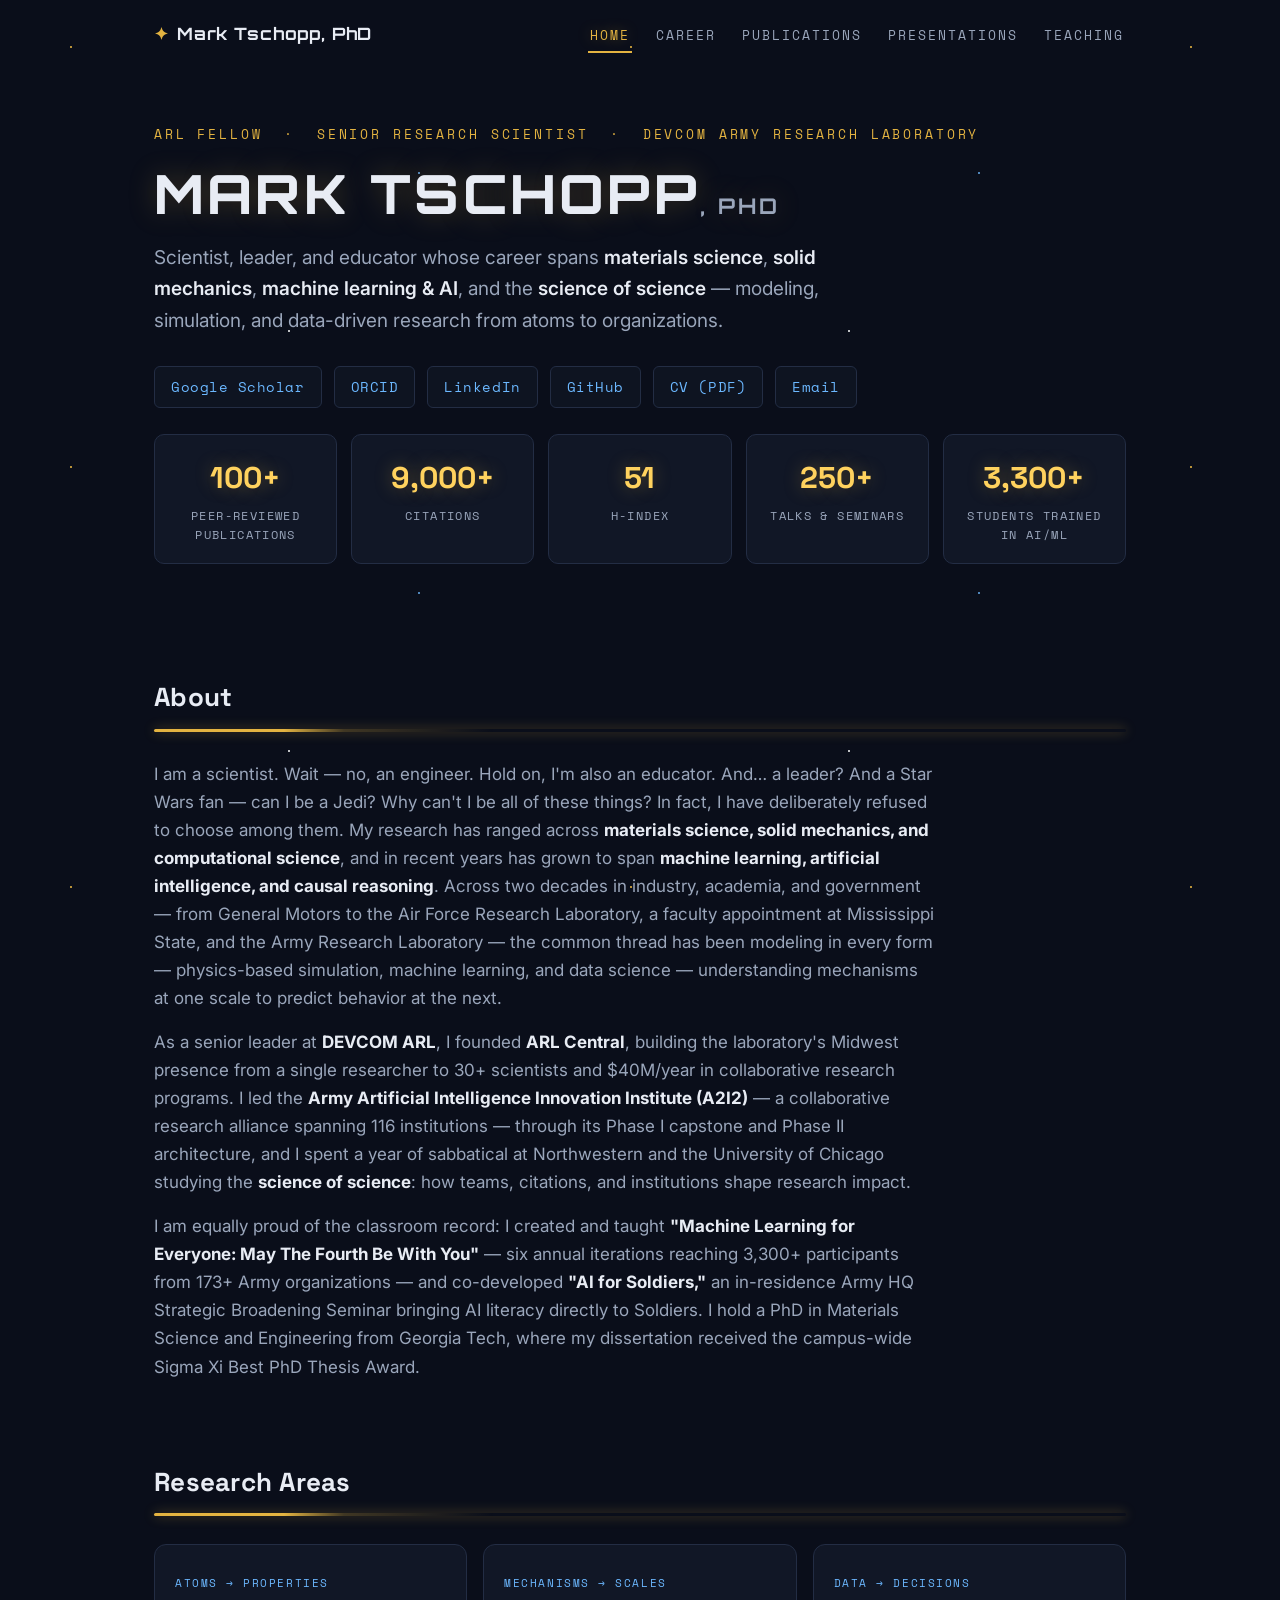
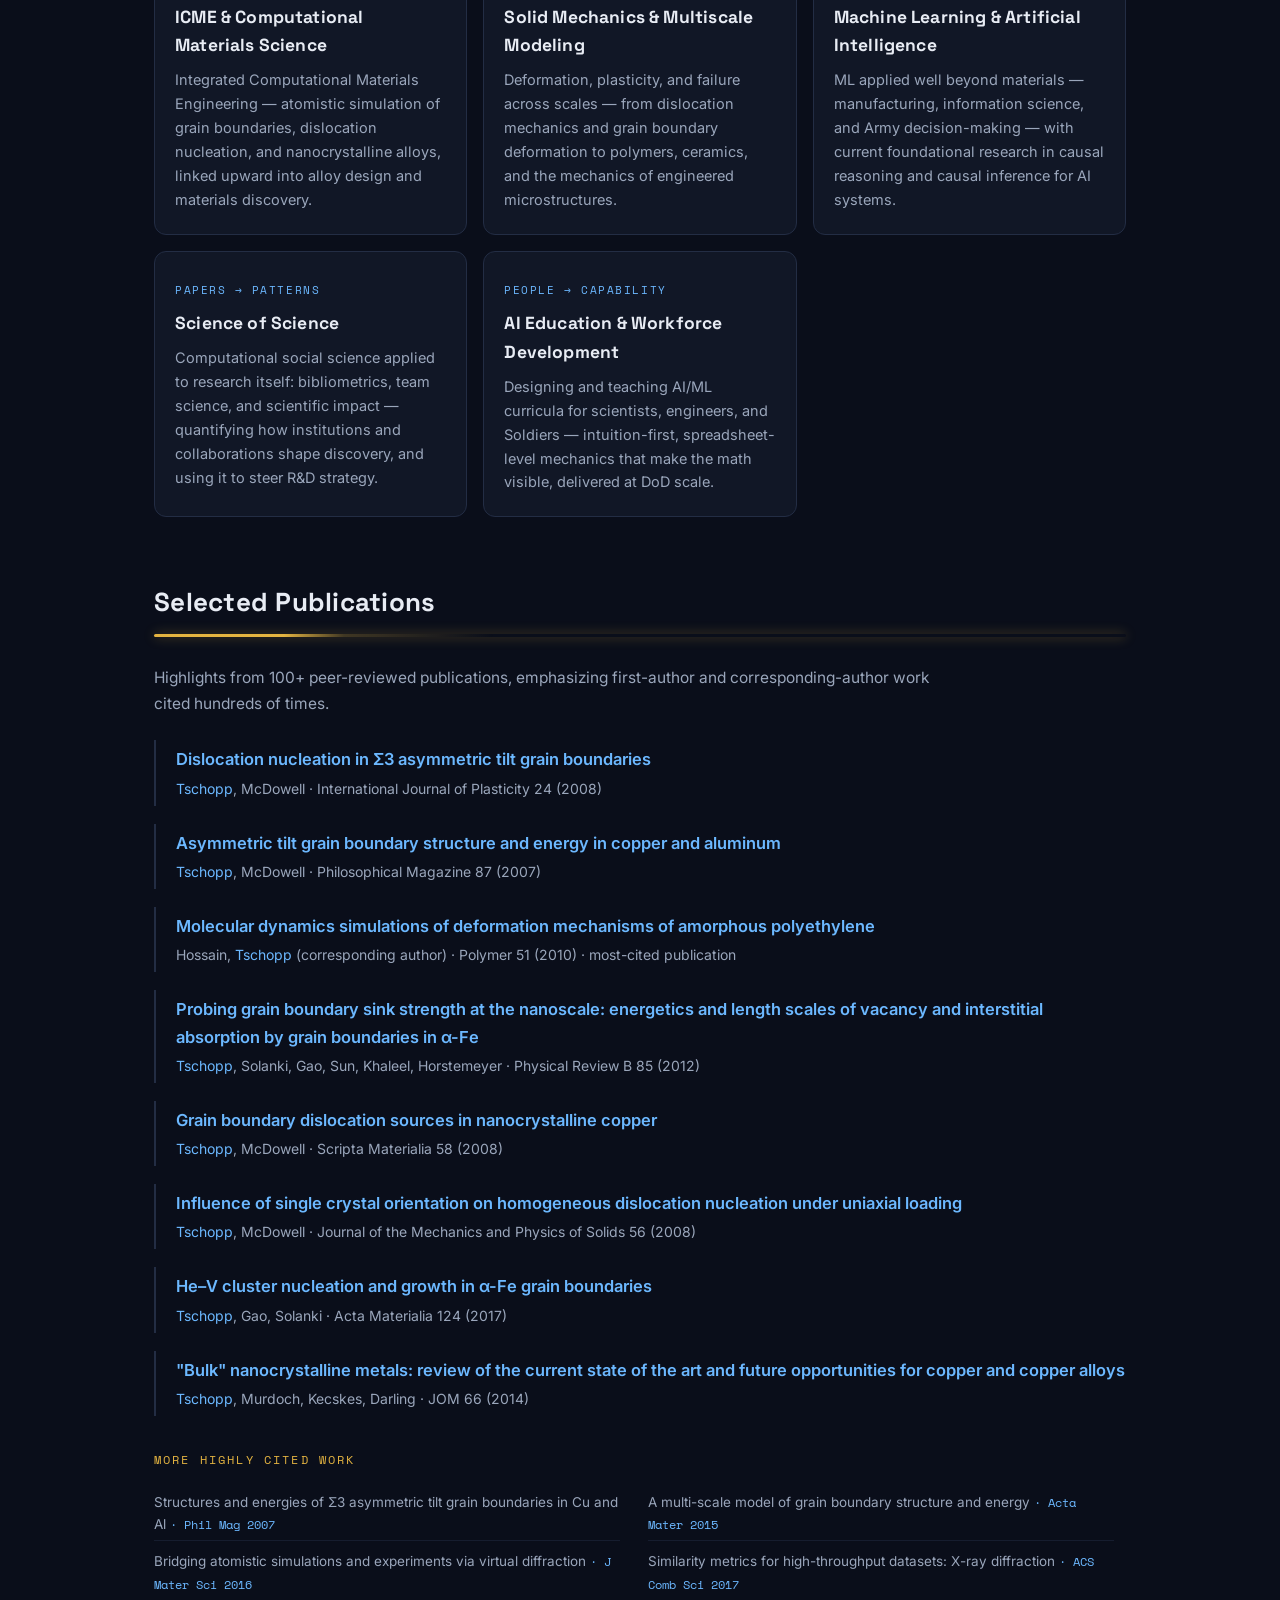
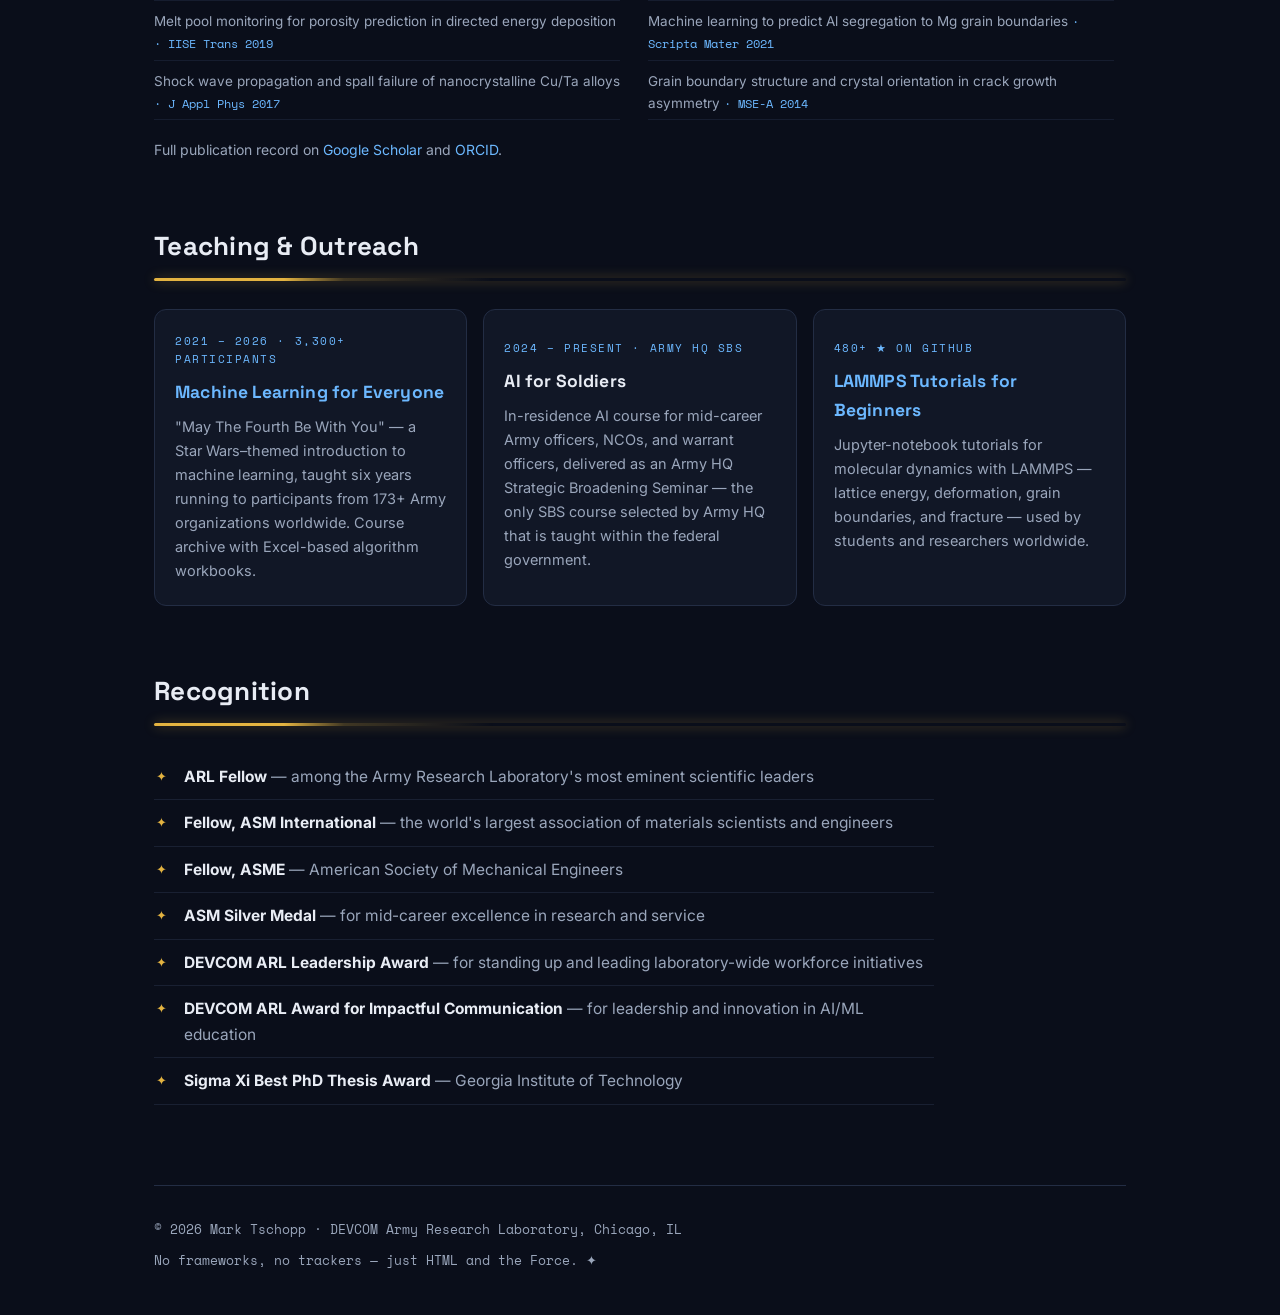
==== index.html @ e2aae2f6 "Launch personal site: home, career, publications, presentations, teaching + CV Five-page static site" ====
<!DOCTYPE html>
<html lang="en">
<head>
<meta charset="utf-8">
<meta name="viewport" content="width=device-width, initial-scale=1">
<title>Mark Tschopp, PhD — Scientist · Leader · Educator</title>
<meta name="description" content="Mark Tschopp is a Senior Research Scientist and ARL Fellow at the DEVCOM Army Research Laboratory whose career spans materials science, solid mechanics, machine learning and AI, and the science of science.">
<link rel="icon" href="data:image/svg+xml,%3Csvg xmlns='http://www.w3.org/2000/svg' viewBox='0 0 32 32'%3E%3Crect width='32' height='32' fill='%230a0e1a'/%3E%3Cpath d='M16 5l2.6 7.4L26 13l-6 4.6 2.2 7.9L16 20.8l-6.2 4.7L12 17.6 6 13l7.4-.6z' fill='%23e3b341'/%3E%3C/svg%3E">
<link rel="preconnect" href="https://fonts.googleapis.com">
<link rel="preconnect" href="https://fonts.gstatic.com" crossorigin>
<link href="https://fonts.googleapis.com/css2?family=Orbitron:wght@700;800&family=Space+Grotesk:wght@400;500;700&family=Inter:wght@400;500;600&family=Space+Mono:wght@400;700&display=swap" rel="stylesheet">
<link rel="stylesheet" href="style.css">
</head>
<body>
<nav class="topnav" aria-label="Site">
  <span class="brand"><span class="star">✦</span>Mark Tschopp, PhD</span>
  <ul><li><a class="tab active" href="index.html">Home</a></li><li><a class="tab" href="career.html">Career</a></li><li><a class="tab" href="publications.html">Publications</a></li><li><a class="tab" href="presentations.html">Presentations</a></li><li><a class="tab" href="teaching.html">Teaching</a></li></ul>
</nav>
<main>

<header class="hero">
  <div class="eyebrow">ARL Fellow &nbsp;·&nbsp; Senior Research Scientist &nbsp;·&nbsp; DEVCOM Army Research Laboratory</div>
  <h1>Mark&nbsp;Tschopp<span class="phd">, PhD</span></h1>
  <p class="tagline">
    Scientist, leader, and educator whose career spans <strong>materials science</strong>,
    <strong>solid mechanics</strong>, <strong>machine learning &amp; AI</strong>, and the
    <strong>science of science</strong> — modeling, simulation, and data-driven research
    from atoms to organizations.
  </p>
  <nav class="links" aria-label="Profiles">
    <a href="https://scholar.google.com/citations?user=dg2m2WsAAAAJ">Google Scholar</a>
    <a href="https://orcid.org/0000-0001-8471-5035">ORCID</a>
    <a href="https://www.linkedin.com/in/mark-tschopp/">LinkedIn</a>
    <a href="https://github.com/mrkllntschpp">GitHub</a>
    <a href="Tschopp-CV.pdf">CV (PDF)</a>
    <a href="mailto:mark.a.tschopp.civ@army.mil">Email</a>
  </nav>
  <div class="stats">
    <div class="stat"><div class="n">100+</div><div class="l">Peer-Reviewed Publications</div></div>
    <div class="stat"><div class="n">9,000+</div><div class="l">Citations</div></div>
    <div class="stat"><div class="n">51</div><div class="l">h-index</div></div>
    <div class="stat"><div class="n">250+</div><div class="l">Talks &amp; Seminars</div></div>
    <div class="stat"><div class="n">3,300+</div><div class="l">Students Trained in AI/ML</div></div>
  </div>
</header>

<section class="about" id="about">
  <h2>About</h2>
  <div class="saber" role="presentation"></div>
  <p>
    I am a scientist. Wait — no, an engineer. Hold on, I'm also an educator. And… a leader? And a
    Star Wars fan — can I be a Jedi? Why can't I be all of these things? In fact, I have
    deliberately refused to choose among them.
    My research has ranged across <strong>materials science, solid mechanics, and computational
    science</strong>, and in recent years has grown to span <strong>machine learning, artificial
    intelligence, and causal reasoning</strong>. Across two decades in industry, academia, and
    government — from General Motors to the Air Force Research Laboratory, a faculty appointment at
    Mississippi State, and the Army Research Laboratory — the common thread has been modeling in
    every form — physics-based simulation, machine learning, and data science — understanding
    mechanisms at one scale to predict behavior at the next.
  </p>
  <p>
    As a senior leader at <strong>DEVCOM ARL</strong>, I founded <strong>ARL Central</strong>,
    building the laboratory's Midwest presence from a single researcher to 30+ scientists and
    $40M/year in collaborative research programs. I led the <strong>Army Artificial Intelligence
    Innovation Institute (A2I2)</strong> — a collaborative research alliance spanning 116
    institutions — through its Phase I capstone and Phase II architecture, and I spent a year of
    sabbatical at Northwestern and the University of Chicago studying the
    <strong>science of science</strong>: how teams, citations, and institutions shape research impact.
  </p>
  <p>
    I am equally proud of the classroom record: I created and taught
    <strong>"Machine Learning for Everyone: May The Fourth Be With You"</strong> — six annual
    iterations reaching 3,300+ participants from 173+ Army organizations — and co-developed
    <strong>"AI for Soldiers,"</strong> an in-residence Army HQ Strategic Broadening Seminar bringing
    AI literacy directly to Soldiers. I hold a PhD in Materials Science and Engineering from Georgia
    Tech, where my dissertation received the campus-wide Sigma Xi Best PhD Thesis Award.
  </p>
</section>

<section id="research">
  <h2>Research Areas</h2>
  <div class="saber" role="presentation"></div>
  <div class="grid">
    <div class="card">
      <span class="tag">Atoms → Properties</span>
      <h3>ICME &amp; Computational Materials Science</h3>
      <p>Integrated Computational Materials Engineering — atomistic simulation of grain boundaries, dislocation nucleation, and nanocrystalline alloys, linked upward into alloy design and materials discovery.</p>
    </div>
    <div class="card">
      <span class="tag">Mechanisms → Scales</span>
      <h3>Solid Mechanics &amp; Multiscale Modeling</h3>
      <p>Deformation, plasticity, and failure across scales — from dislocation mechanics and grain boundary deformation to polymers, ceramics, and the mechanics of engineered microstructures.</p>
    </div>
    <div class="card">
      <span class="tag">Data → Decisions</span>
      <h3>Machine Learning &amp; Artificial Intelligence</h3>
      <p>ML applied well beyond materials — manufacturing, information science, and Army decision-making — with current foundational research in causal reasoning and causal inference for AI systems.</p>
    </div>
    <div class="card">
      <span class="tag">Papers → Patterns</span>
      <h3>Science of Science</h3>
      <p>Computational social science applied to research itself: bibliometrics, team science, and scientific impact — quantifying how institutions and collaborations shape discovery, and using it to steer R&amp;D strategy.</p>
    </div>
    <div class="card">
      <span class="tag">People → Capability</span>
      <h3>AI Education &amp; Workforce Development</h3>
      <p>Designing and teaching AI/ML curricula for scientists, engineers, and Soldiers — intuition-first, spreadsheet-level mechanics that make the math visible, delivered at DoD scale.</p>
    </div>
  </div>
</section>

<section id="publications">
  <h2>Selected Publications</h2>
  <div class="saber" role="presentation"></div>
  <p class="publead">
    Highlights from 100+ peer-reviewed publications, emphasizing first-author and
    corresponding-author work cited hundreds of times.
  </p>

  <div class="pub">
    <div class="t"><a href="https://doi.org/10.1016/j.ijplas.2007.02.010">Dislocation nucleation in Σ3 asymmetric tilt grain boundaries</a></div>
    <div class="m"><em>Tschopp</em>, McDowell · International Journal of Plasticity 24 (2008)</div>
  </div>
  <div class="pub">
    <div class="t"><a href="https://doi.org/10.1080/14786430701455321">Asymmetric tilt grain boundary structure and energy in copper and aluminum</a></div>
    <div class="m"><em>Tschopp</em>, McDowell · Philosophical Magazine 87 (2007)</div>
  </div>
  <div class="pub">
    <div class="t"><a href="https://doi.org/10.1016/j.polymer.2010.10.009">Molecular dynamics simulations of deformation mechanisms of amorphous polyethylene</a></div>
    <div class="m">Hossain, <em>Tschopp</em> (corresponding author) · Polymer 51 (2010) · most-cited publication</div>
  </div>
  <div class="pub">
    <div class="t"><a href="https://doi.org/10.1103/PhysRevB.85.064108">Probing grain boundary sink strength at the nanoscale: energetics and length scales of vacancy and interstitial absorption by grain boundaries in α-Fe</a></div>
    <div class="m"><em>Tschopp</em>, Solanki, Gao, Sun, Khaleel, Horstemeyer · Physical Review B 85 (2012)</div>
  </div>
  <div class="pub">
    <div class="t"><a href="https://doi.org/10.1016/j.scriptamat.2007.10.010">Grain boundary dislocation sources in nanocrystalline copper</a></div>
    <div class="m"><em>Tschopp</em>, McDowell · Scripta Materialia 58 (2008)</div>
  </div>
  <div class="pub">
    <div class="t"><a href="https://doi.org/10.1016/j.jmps.2007.11.012">Influence of single crystal orientation on homogeneous dislocation nucleation under uniaxial loading</a></div>
    <div class="m"><em>Tschopp</em>, McDowell · Journal of the Mechanics and Physics of Solids 56 (2008)</div>
  </div>
  <div class="pub">
    <div class="t"><a href="https://doi.org/10.1016/j.actamat.2016.11.027">He–V cluster nucleation and growth in α-Fe grain boundaries</a></div>
    <div class="m"><em>Tschopp</em>, Gao, Solanki · Acta Materialia 124 (2017)</div>
  </div>
  <div class="pub">
    <div class="t"><a href="https://doi.org/10.1007/s11837-014-0978-z">"Bulk" nanocrystalline metals: review of the current state of the art and future opportunities for copper and copper alloys</a></div>
    <div class="m"><em>Tschopp</em>, Murdoch, Kecskes, Darling · JOM 66 (2014)</div>
  </div>

  <div class="subhead">More Highly Cited Work</div>
  <div class="pubmini">
    <a href="https://doi.org/10.1080/14786430701255895">Structures and energies of Σ3 asymmetric tilt grain boundaries in Cu and Al <span class="v">· Phil Mag 2007</span></a>
    <a href="https://doi.org/10.1016/j.actamat.2014.08.045">A multi-scale model of grain boundary structure and energy <span class="v">· Acta Mater 2015</span></a>
    <a href="https://doi.org/10.1007/s10853-015-9087-9">Bridging atomistic simulations and experiments via virtual diffraction <span class="v">· J Mater Sci 2016</span></a>
    <a href="https://doi.org/10.1021/acscombsci.6b00142">Similarity metrics for high-throughput datasets: X-ray diffraction <span class="v">· ACS Comb Sci 2017</span></a>
    <a href="https://doi.org/10.1080/24725854.2017.1417656">Melt pool monitoring for porosity prediction in directed energy deposition <span class="v">· IISE Trans 2019</span></a>
    <a href="https://doi.org/10.1016/j.scriptamat.2021.114150">Machine learning to predict Al segregation to Mg grain boundaries <span class="v">· Scripta Mater 2021</span></a>
    <a href="https://doi.org/10.1063/1.5001761">Shock wave propagation and spall failure of nanocrystalline Cu/Ta alloys <span class="v">· J Appl Phys 2017</span></a>
    <a href="https://doi.org/10.1016/j.msea.2014.08.083">Grain boundary structure and crystal orientation in crack growth asymmetry <span class="v">· MSE-A 2014</span></a>
  </div>

  <p class="pubnote">
    Full publication record on <a href="https://scholar.google.com/citations?user=dg2m2WsAAAAJ">Google Scholar</a>
    and <a href="https://orcid.org/0000-0001-8471-5035">ORCID</a>.
  </p>
</section>

<section id="teaching">
  <h2>Teaching &amp; Outreach</h2>
  <div class="saber" role="presentation"></div>
  <div class="grid">
    <div class="card">
      <span class="tag">2021 – 2026 · 3,300+ participants</span>
      <h3><a href="https://github.com/mrkllntschpp/Machine-Learning-For-Everyone">Machine Learning for Everyone</a></h3>
      <p>"May The Fourth Be With You" — a Star Wars–themed introduction to machine learning, taught six years running to participants from 173+ Army organizations worldwide. Course archive with Excel-based algorithm workbooks.</p>
    </div>
    <div class="card">
      <span class="tag">2024 – Present · Army HQ SBS</span>
      <h3>AI for Soldiers</h3>
      <p>In-residence AI course for mid-career Army officers, NCOs, and warrant officers, delivered as an Army HQ Strategic Broadening Seminar — the only SBS course selected by Army HQ that is taught within the federal government.</p>
    </div>
    <div class="card">
      <span class="tag">480+ ★ on GitHub</span>
      <h3><a href="https://github.com/mrkllntschpp/lammps-tutorials">LAMMPS Tutorials for Beginners</a></h3>
      <p>Jupyter-notebook tutorials for molecular dynamics with LAMMPS — lattice energy, deformation, grain boundaries, and fracture — used by students and researchers worldwide.</p>
    </div>
  </div>
</section>

<section id="recognition">
  <h2>Recognition</h2>
  <div class="saber" role="presentation"></div>
  <ul class="honors">
    <li><strong>ARL Fellow</strong> — among the Army Research Laboratory's most eminent scientific leaders</li>
    <li><strong>Fellow, ASM International</strong> — the world's largest association of materials scientists and engineers</li>
    <li><strong>Fellow, ASME</strong> — American Society of Mechanical Engineers</li>
    <li><strong>ASM Silver Medal</strong> — for mid-career excellence in research and service</li>
    <li><strong>DEVCOM ARL Leadership Award</strong> — for standing up and leading laboratory-wide workforce initiatives</li>
    <li><strong>DEVCOM ARL Award for Impactful Communication</strong> — for leadership and innovation in AI/ML education</li>
    <li><strong>Sigma Xi Best PhD Thesis Award</strong> — Georgia Institute of Technology</li>
  </ul>
</section>

<footer>
  <span>© 2026 Mark Tschopp · DEVCOM Army Research Laboratory, Chicago, IL</span>
  <span>No frameworks, no trackers — just HTML and the Force. ✦</span>
</footer>

</main>
</body>
</html>
---- style.css ----
:root{
  --space:#0a0e1a;          /* deep space */
  --panel:#111726;          /* card surface */
  --panel-edge:#232d44;     /* card border */
  --star-gold:#e3b341;      /* crawl gold */
  --gold-bright:#ffd25e;
  --saber-blue:#6cb8ff;     /* link / secondary accent */
  --text:#e8ecf4;
  --muted:#9aa6bb;
  --mono:'Space Mono',ui-monospace,monospace;
}
*{margin:0;padding:0;box-sizing:border-box}
html{scroll-behavior:smooth}
body{
  background:var(--space);
  color:var(--text);
  font:400 17px/1.65 'Inter',system-ui,sans-serif;
  position:relative;
  overflow-x:hidden;
}
/* ---- starfield ---- */
body::before,body::after{
  content:"";position:fixed;inset:0;pointer-events:none;z-index:0;
  background-repeat:repeat;
}
body::before{
  background-image:
    radial-gradient(1px 1px at 22px 34px, rgba(255,255,255,.55) 50%, transparent 51%),
    radial-gradient(1px 1px at 187px 121px, rgba(255,255,255,.4) 50%, transparent 51%),
    radial-gradient(1px 1px at 311px 63px, rgba(255,255,255,.5) 50%, transparent 51%),
    radial-gradient(1px 1px at 98px 219px, rgba(255,255,255,.35) 50%, transparent 51%),
    radial-gradient(1px 1px at 259px 274px, rgba(255,255,255,.45) 50%, transparent 51%),
    radial-gradient(1px 1px at 143px 172px, rgba(255,255,255,.3) 50%, transparent 51%);
  background-size:340px 340px;
}
body::after{
  background-image:
    radial-gradient(1.5px 1.5px at 71px 47px, rgba(227,179,65,.8) 50%, transparent 51%),
    radial-gradient(1.5px 1.5px at 419px 173px, rgba(108,184,255,.7) 50%, transparent 51%),
    radial-gradient(1.5px 1.5px at 289px 331px, rgba(255,255,255,.75) 50%, transparent 51%),
    radial-gradient(1.2px 1.2px at 511px 88px, rgba(227,179,65,.6) 50%, transparent 51%);
  background-size:560px 420px;
}
main{position:relative;z-index:1;max-width:1020px;margin:0 auto;padding:0 24px}
a{color:var(--saber-blue);text-decoration:none}
a:hover{color:var(--gold-bright)}
h1,h2,h3{font-family:'Space Grotesk',sans-serif;letter-spacing:.01em}

/* ---- top nav ---- */
.topnav{
  position:relative;z-index:2;
  display:flex;flex-wrap:wrap;gap:8px 22px;align-items:center;justify-content:space-between;
  max-width:1020px;margin:0 auto;padding:20px 24px 0;
}
.brand{
  font-family:'Space Grotesk',sans-serif;font-weight:700;font-size:17px;color:var(--text);
}
.brand .star{color:var(--star-gold);margin-right:8px}
.topnav ul{display:flex;flex-wrap:wrap;gap:4px 22px;list-style:none}
.topnav a.tab{
  font-family:var(--mono);font-size:12.5px;letter-spacing:.16em;text-transform:uppercase;
  color:var(--muted);padding:6px 2px;border-bottom:2px solid transparent;
}
.topnav a.tab:hover{color:var(--gold-bright)}
.topnav a.tab.active{
  color:var(--star-gold);border-bottom-color:var(--star-gold);
  text-shadow:0 0 14px rgba(227,179,65,.4);
}

/* ---- hero (home) ---- */
.hero{padding:76px 0 56px}
.eyebrow{
  font-family:var(--mono);font-size:13px;letter-spacing:.22em;
  color:var(--star-gold);text-transform:uppercase;margin-bottom:18px;
}
.hero h1{
  font-family:'Orbitron','Space Grotesk',sans-serif;font-weight:800;
  font-size:clamp(32px,5.6vw,54px);line-height:1.12;
  text-transform:uppercase;letter-spacing:.06em;
  text-shadow:0 0 28px rgba(227,179,65,.25);
}
.hero h1 .phd{font-size:.4em;font-weight:700;color:var(--muted);letter-spacing:.14em}
.brand{font-family:'Orbitron','Space Grotesk',sans-serif;letter-spacing:.05em}
.hero .tagline{margin-top:18px;max-width:680px;font-size:19px;color:var(--muted)}
.hero .tagline strong{color:var(--text);font-weight:600}
.links{display:flex;flex-wrap:wrap;gap:12px;margin-top:30px}
.links a{
  font-family:var(--mono);font-size:13.5px;letter-spacing:.04em;
  border:1px solid var(--panel-edge);border-radius:6px;
  padding:9px 16px;background:rgba(17,23,38,.7);
  transition:border-color .15s,transform .15s;
}
.links a:hover{border-color:var(--star-gold);transform:translateY(-1px);color:var(--gold-bright)}

/* ---- page header (subpages) ---- */
.pagehead{padding:56px 0 8px}
.pagehead h1{font-size:clamp(30px,5vw,42px);font-weight:700}
.pagehead .sub{color:var(--muted);margin-top:10px;max-width:760px;font-size:16px}

/* ---- stats ---- */
.stats{display:grid;grid-template-columns:repeat(auto-fit,minmax(150px,1fr));gap:14px;margin:26px 0 0}
.stat{background:var(--panel);border:1px solid var(--panel-edge);border-radius:10px;padding:18px 16px;text-align:center}
.stat .n{font-family:'Space Grotesk',sans-serif;font-size:30px;font-weight:700;color:var(--gold-bright);text-shadow:0 0 18px rgba(227,179,65,.35)}
.stat .l{font-family:var(--mono);font-size:11.5px;letter-spacing:.12em;text-transform:uppercase;color:var(--muted);margin-top:4px}

/* ---- sections ---- */
section{padding:56px 0 8px}
h2{font-size:26px;font-weight:700;display:inline-block}
.saber{
  height:3px;width:100%;margin:10px 0 28px;border-radius:2px;
  background:linear-gradient(90deg,var(--star-gold) 0,var(--star-gold) 130px,rgba(227,179,65,.25) 190px,transparent 340px);
  box-shadow:0 0 12px rgba(227,179,65,.45);
}
.about p{max-width:780px;color:var(--muted);margin-bottom:16px}
.about p strong{color:var(--text)}

/* ---- cards ---- */
.grid{display:grid;grid-template-columns:repeat(auto-fit,minmax(280px,1fr));gap:16px}
.card{background:var(--panel);border:1px solid var(--panel-edge);border-radius:12px;padding:22px 20px;transition:border-color .15s,transform .15s}
.card:hover{border-color:rgba(108,184,255,.55);transform:translateY(-2px)}
.card h3{font-size:17.5px;margin-bottom:8px;color:var(--text)}
.card p{font-size:14.5px;color:var(--muted)}
.card .tag{display:inline-block;font-family:var(--mono);font-size:11px;letter-spacing:.14em;text-transform:uppercase;color:var(--saber-blue);margin-bottom:10px}

/* ---- featured publications (home) ---- */
.publead{max-width:780px;color:var(--muted);font-size:15.5px;margin-bottom:24px}
.pub{border-left:2px solid var(--panel-edge);padding:6px 0 6px 20px;margin-bottom:18px;transition:border-color .15s}
.pub:hover{border-left-color:var(--star-gold)}
.pub .t{font-weight:600;font-size:16.5px}
.pub .m{font-size:14px;color:var(--muted);margin-top:3px}
.pub .m em{color:var(--saber-blue);font-style:normal}
.subhead{font-family:var(--mono);font-size:12px;letter-spacing:.18em;text-transform:uppercase;color:var(--star-gold);margin:34px 0 16px}
.pubmini{display:grid;grid-template-columns:repeat(auto-fit,minmax(320px,1fr));gap:4px 28px;max-width:960px}
.pubmini a{display:block;font-size:13.5px;color:var(--muted);padding:5px 0;border-bottom:1px solid rgba(35,45,68,.5)}
.pubmini a:hover{color:var(--gold-bright)}
.pubmini .v{font-family:var(--mono);font-size:11.5px;color:var(--saber-blue)}
.pubnote{font-size:14px;color:var(--muted);margin-top:18px}

/* ---- full reference lists (subpages) ---- */
.reflist{list-style-position:outside;margin:0 0 8px 44px;max-width:900px}
.reflist li{
  padding:8px 0 8px 8px;color:var(--muted);font-size:15px;
  border-bottom:1px solid rgba(35,45,68,.45);
}
.reflist li::marker{font-family:var(--mono);font-size:12.5px;color:var(--star-gold)}
.reflist strong{color:var(--text)}
.reflist u{text-decoration-color:rgba(108,184,255,.6)}
.reflist .note{
  display:block;font-size:13px;color:var(--saber-blue);margin-top:4px;
}
.reflist .note::before{content:"✦ ";color:var(--star-gold)}
.legend{font-size:14px;color:var(--muted);margin-bottom:20px;max-width:760px}
.counts{
  font-family:var(--mono);font-size:12px;letter-spacing:.14em;text-transform:uppercase;
  color:var(--saber-blue);margin:4px 0 22px;
}

/* ---- university courses ---- */
.course{
  background:var(--panel);border:1px solid var(--panel-edge);border-radius:12px;
  padding:22px 24px;margin-bottom:18px;max-width:860px;
}
.course .chead{color:var(--muted);font-size:15px;line-height:1.7;margin-bottom:10px}
.course .chead strong{color:var(--text);font-size:16.5px}
.course .note{display:block;font-size:13.5px;color:var(--muted);padding:3px 0 3px 16px;position:relative}
.course .note::before{content:"✦";position:absolute;left:0;top:3px;color:var(--star-gold);font-size:10px}
.course .note.sub{padding-left:40px;font-size:13px}
.course .note.sub::before{content:"·";left:26px;color:var(--saber-blue);font-size:14px;top:2px}

/* ---- career timeline ---- */
.timeline{position:relative;margin-top:8px;padding-left:36px;max-width:840px}
.timeline::before{
  content:"";position:absolute;left:8px;top:8px;bottom:8px;width:2px;border-radius:1px;
  background:linear-gradient(180deg,var(--star-gold),rgba(227,179,65,.12));
  box-shadow:0 0 10px rgba(227,179,65,.35);
}
.tl-item{position:relative;padding-bottom:36px}
.tl-item::before{
  content:"✦";position:absolute;left:-34px;top:0;color:var(--star-gold);
  font-size:15px;text-shadow:0 0 10px rgba(227,179,65,.65);background:var(--space);
  line-height:1.2;
}
.tl-date{font-family:var(--mono);font-size:12px;letter-spacing:.16em;text-transform:uppercase;color:var(--star-gold)}
.tl-item h3{font-size:18.5px;margin:6px 0 2px}
.tl-org{font-size:14px;color:var(--saber-blue);margin-bottom:8px}
.tl-item p{font-size:14.5px;color:var(--muted);max-width:720px}

/* ---- recognition ---- */
.honors{list-style:none;max-width:780px}
.honors li{padding:10px 0 10px 30px;position:relative;color:var(--muted);border-bottom:1px solid rgba(35,45,68,.6);font-size:15.5px}
.honors li strong{color:var(--text)}
.honors li::before{content:"✦";position:absolute;left:2px;color:var(--star-gold);font-size:13px;top:12px}

/* ---- footer ---- */
footer{
  margin-top:72px;padding:34px 0 44px;border-top:1px solid var(--panel-edge);
  font-family:var(--mono);font-size:12.5px;color:var(--muted);
  display:flex;flex-wrap:wrap;gap:10px;justify-content:space-between;align-items:center;
}
footer a{color:var(--star-gold)}
@media (max-width:640px){
  .hero{padding-top:48px}
  section{padding-top:44px}
  .reflist{margin-left:30px}
}
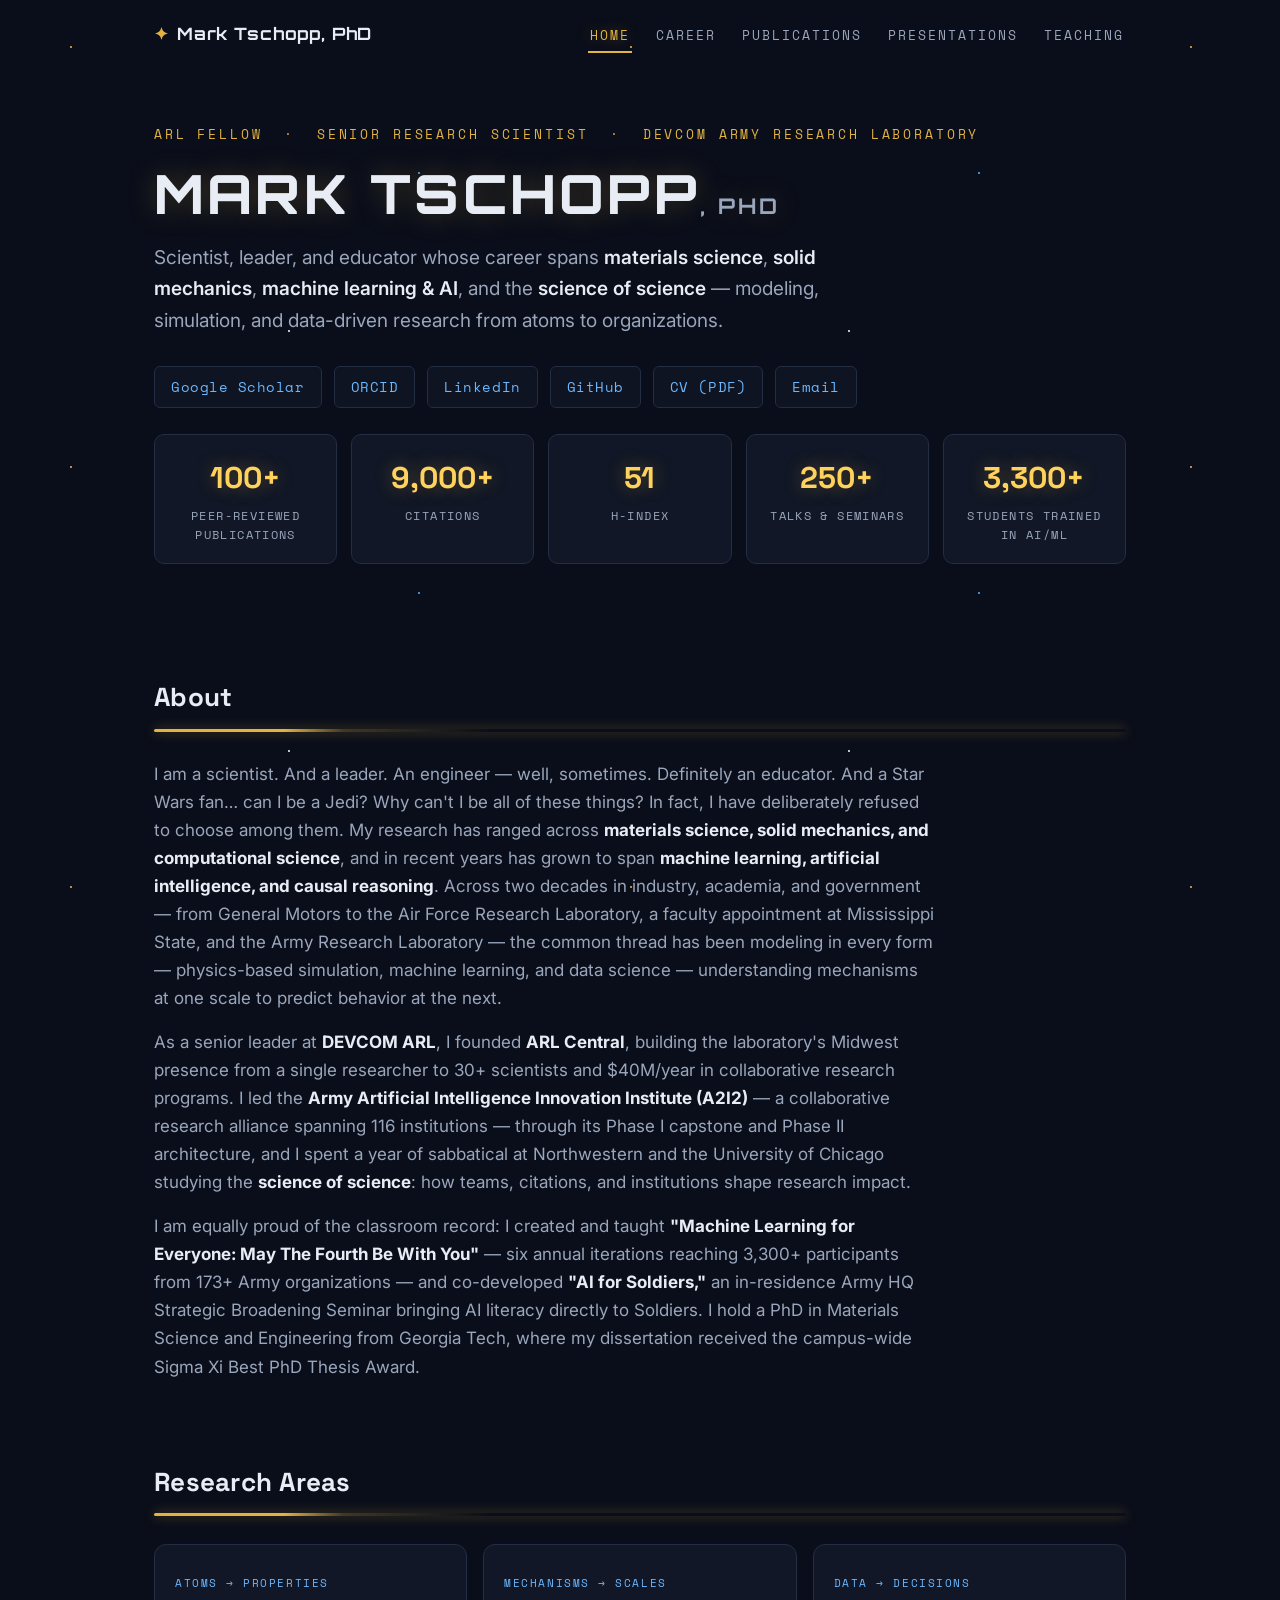
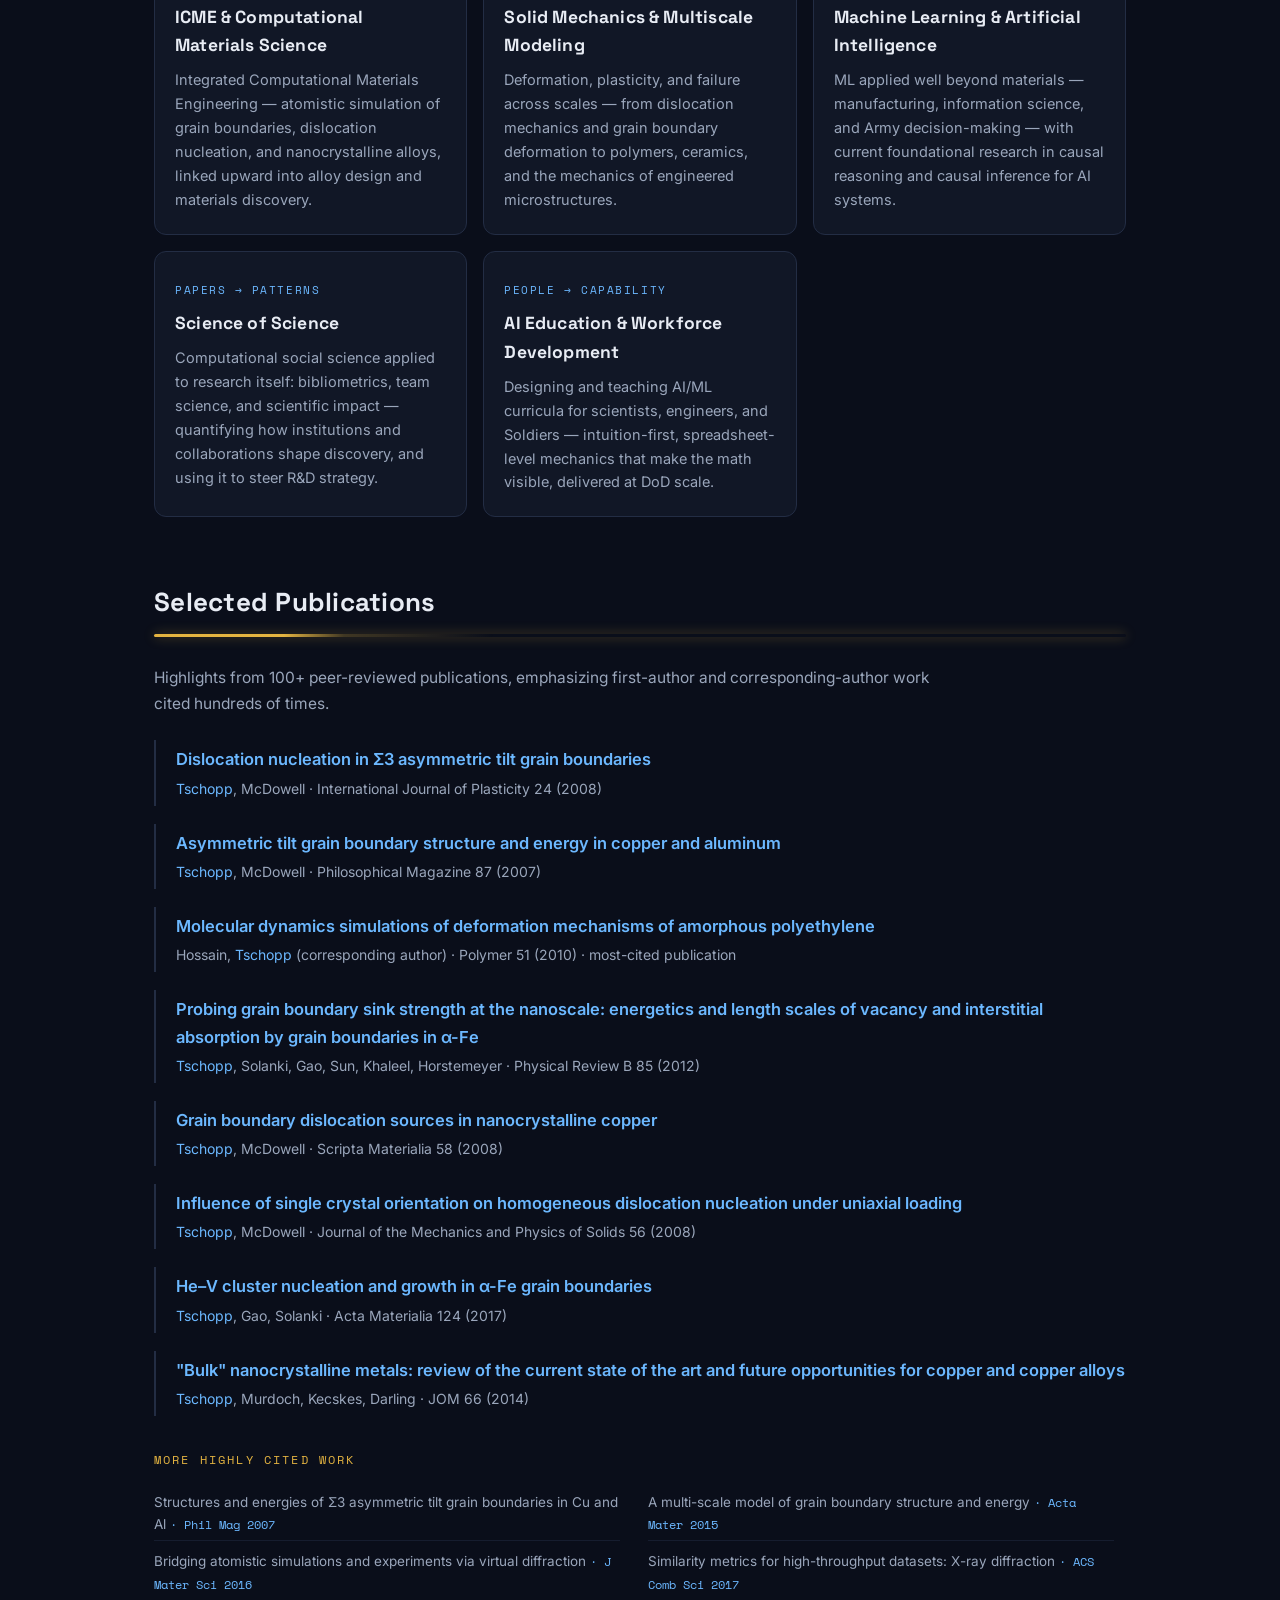
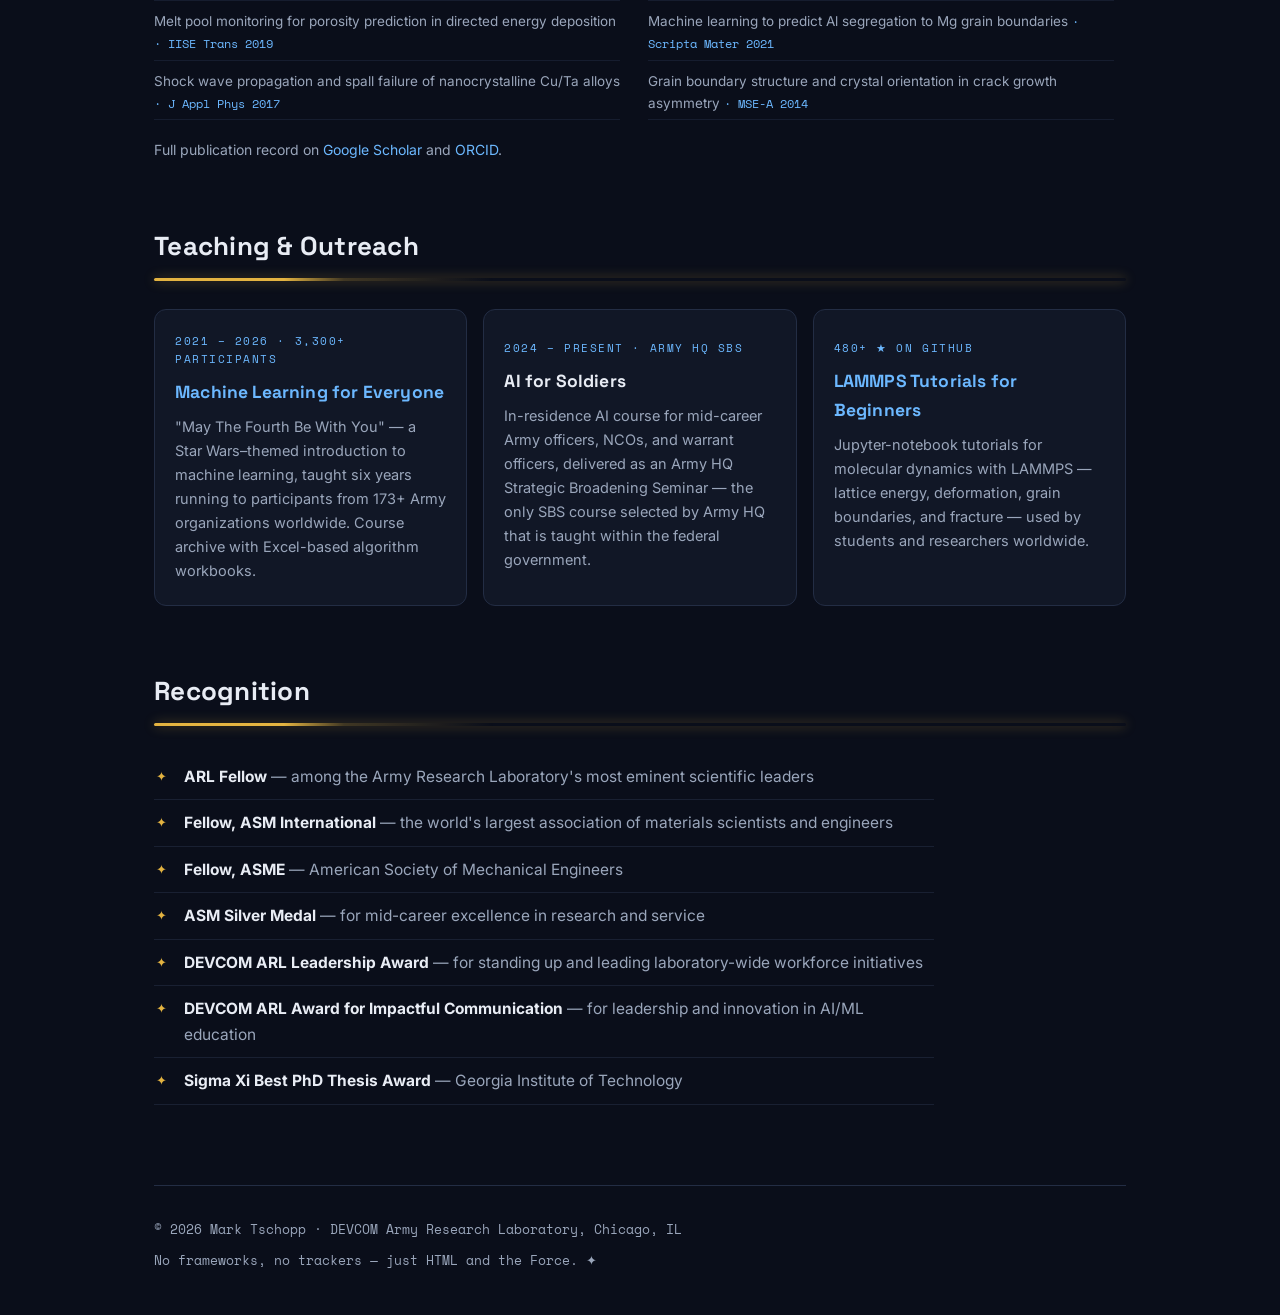
==== commit 97ec2926: "Reorder identity riff: lead with scientist and leader, hedge only on engineer Promote 'leader' out o" ====
--- a/index.html
+++ b/index.html
@@ -48,8 +48,8 @@
   <h2>About</h2>
   <div class="saber" role="presentation"></div>
   <p>
-    I am a scientist. Wait — no, an engineer. Hold on, I'm also an educator. And… a leader? And a
-    Star Wars fan — can I be a Jedi? Why can't I be all of these things? In fact, I have
+    I am a scientist. And a leader. An engineer — well, sometimes. Definitely an educator. And a
+    Star Wars fan… can I be a Jedi? Why can't I be all of these things? In fact, I have
     deliberately refused to choose among them.
     My research has ranged across <strong>materials science, solid mechanics, and computational
     science</strong>, and in recent years has grown to span <strong>machine learning, artificial
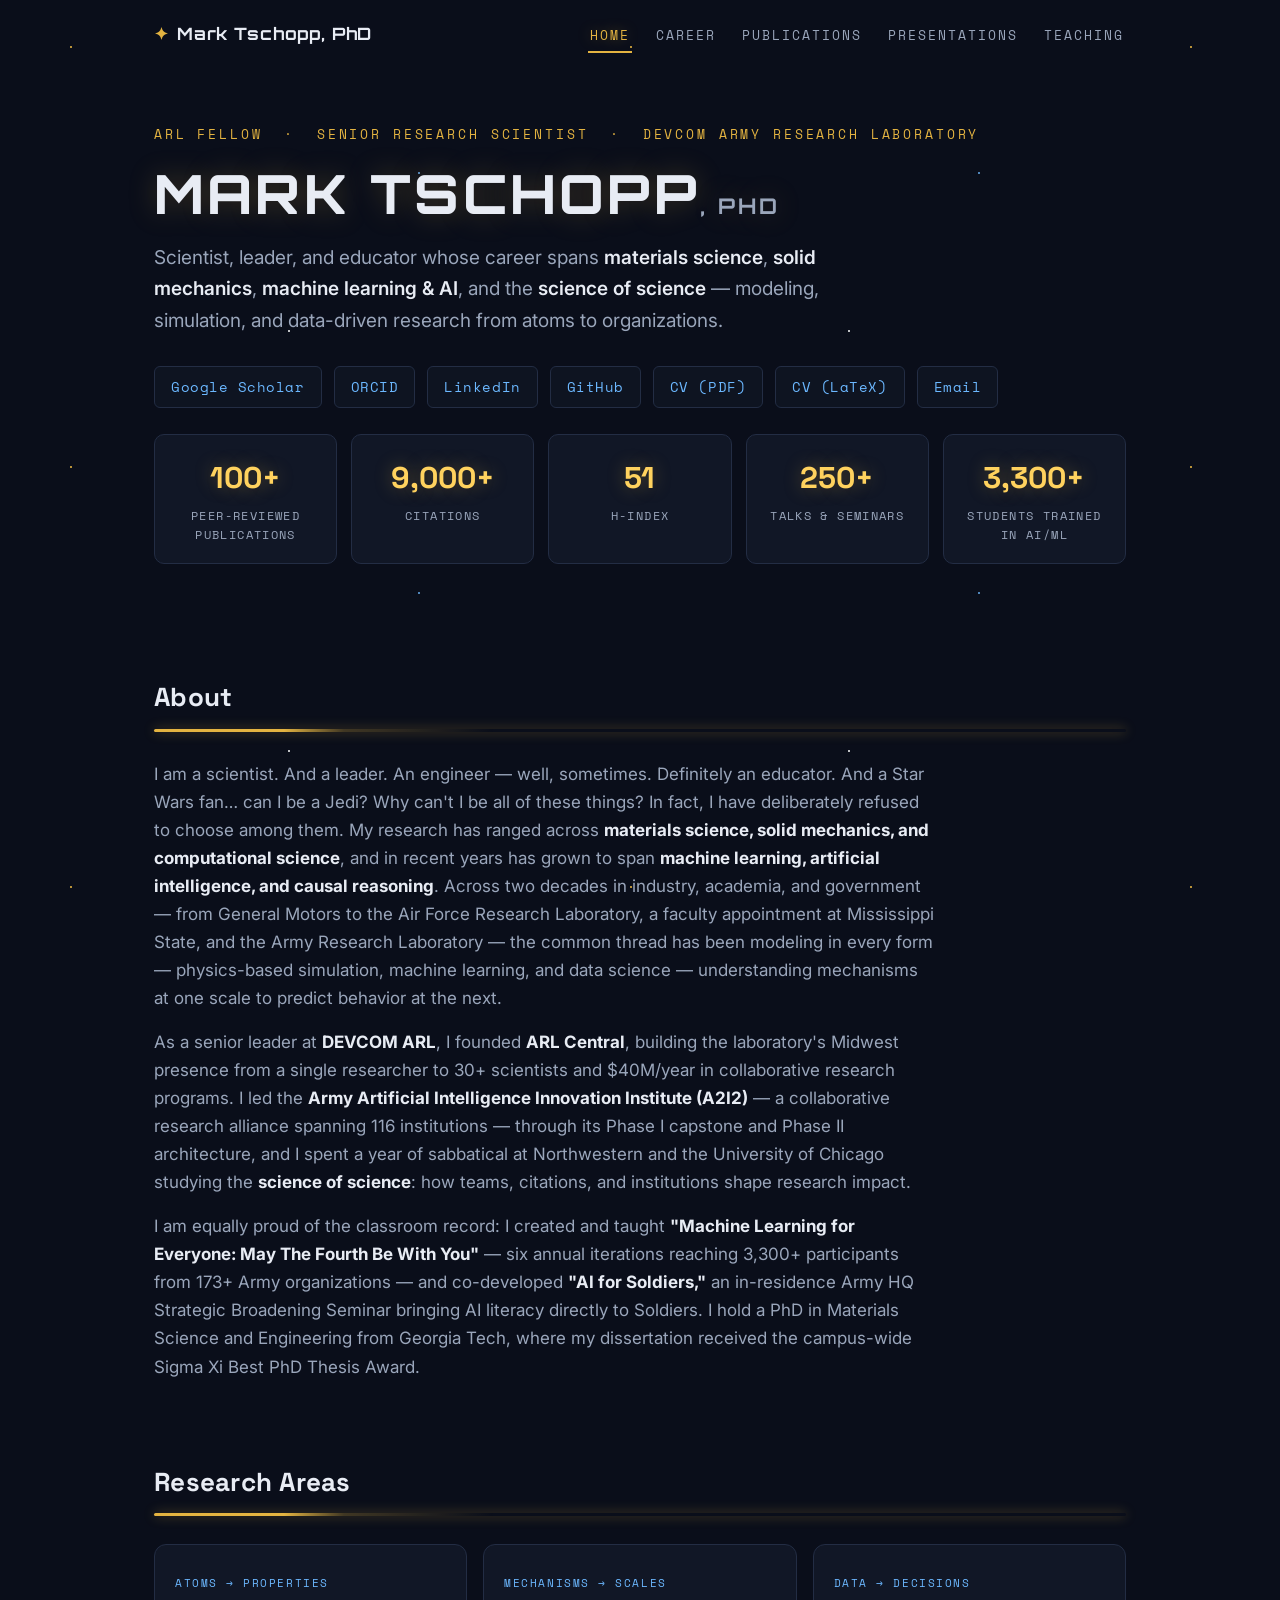
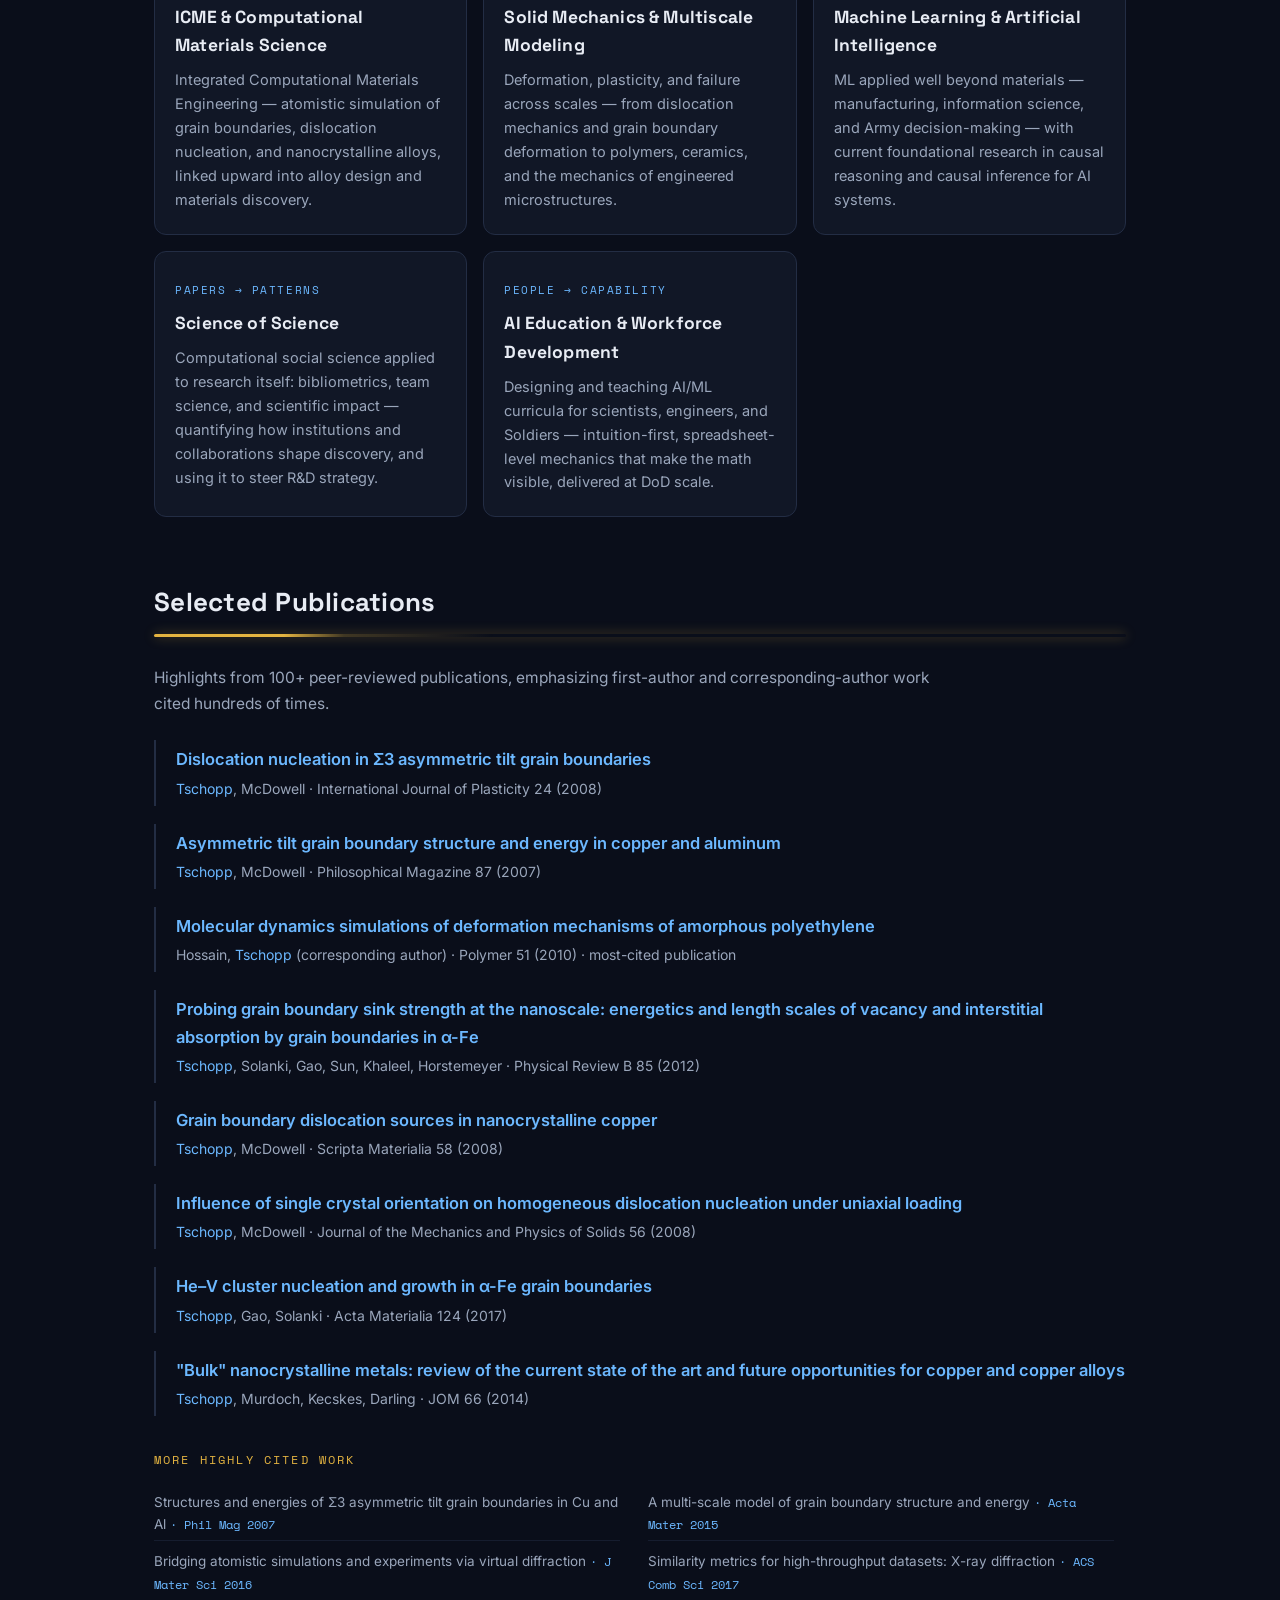
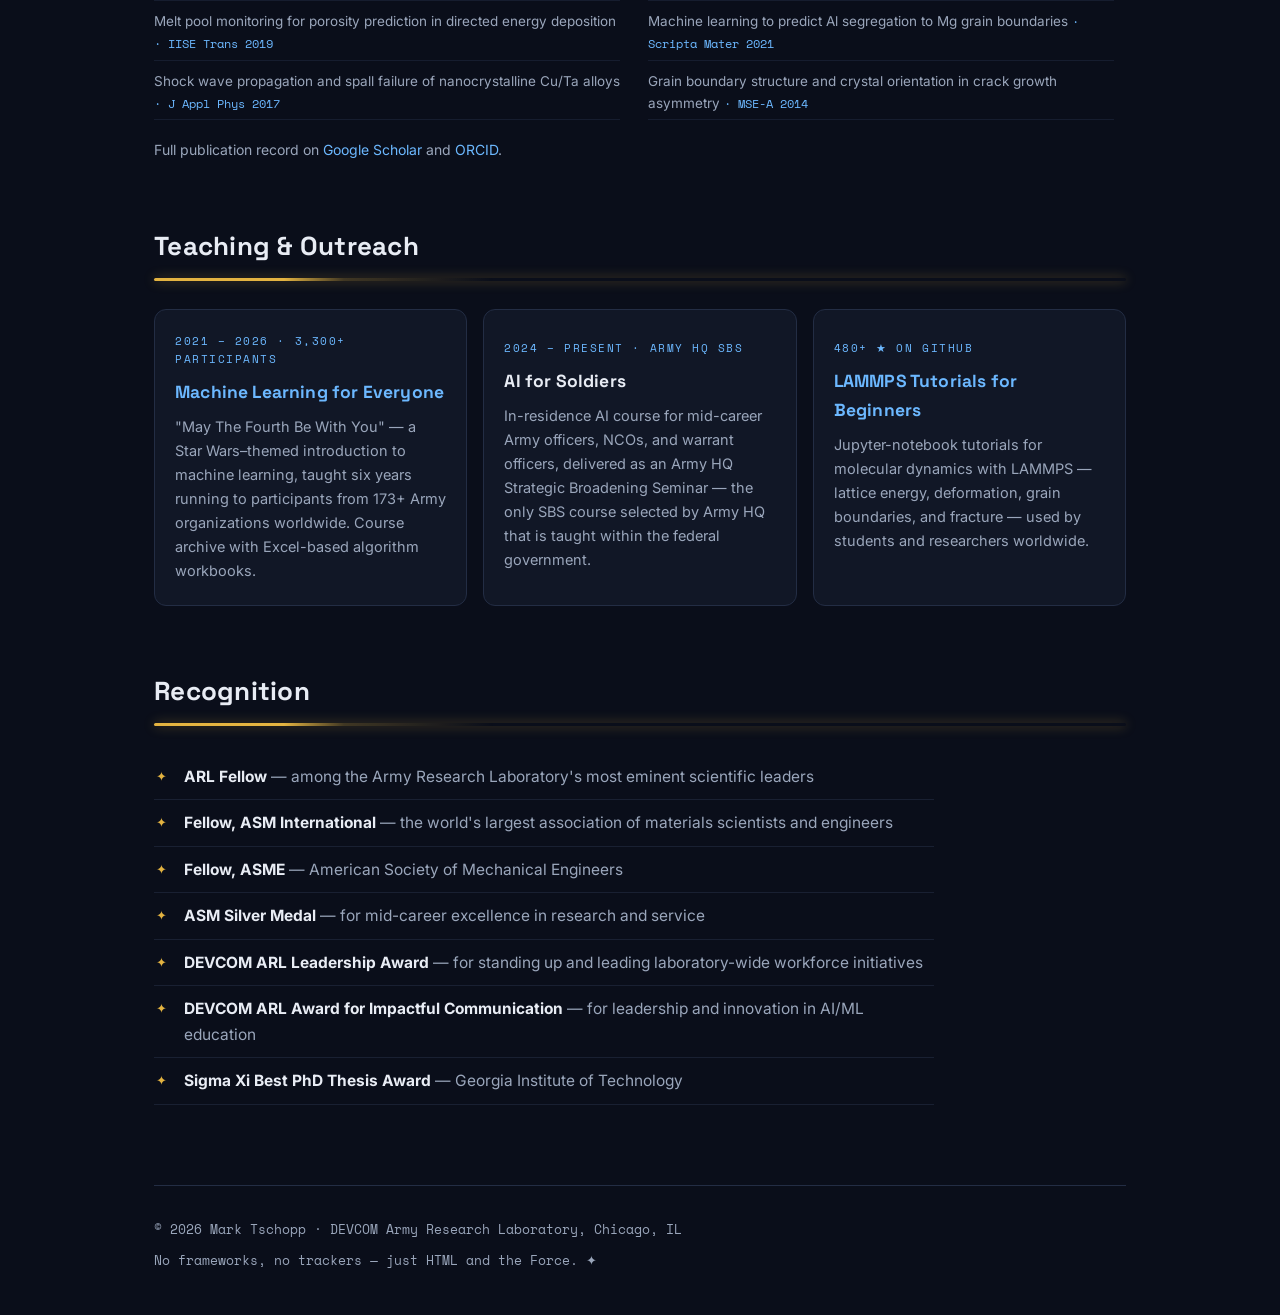
==== commit 596e825f: "Link CV LaTeX source (academic-cv) from home nav Co-Authored-By: Claude Opus 4.8 <noreply@anthropic." ====
--- a/index.html
+++ b/index.html
@@ -33,6 +33,7 @@
     <a href="https://www.linkedin.com/in/mark-tschopp/">LinkedIn</a>
     <a href="https://github.com/mrkllntschpp">GitHub</a>
     <a href="Tschopp-CV.pdf">CV (PDF)</a>
+    <a href="https://github.com/mrkllntschpp/academic-cv">CV (LaTeX)</a>
     <a href="mailto:mark.a.tschopp.civ@army.mil">Email</a>
   </nav>
   <div class="stats">
